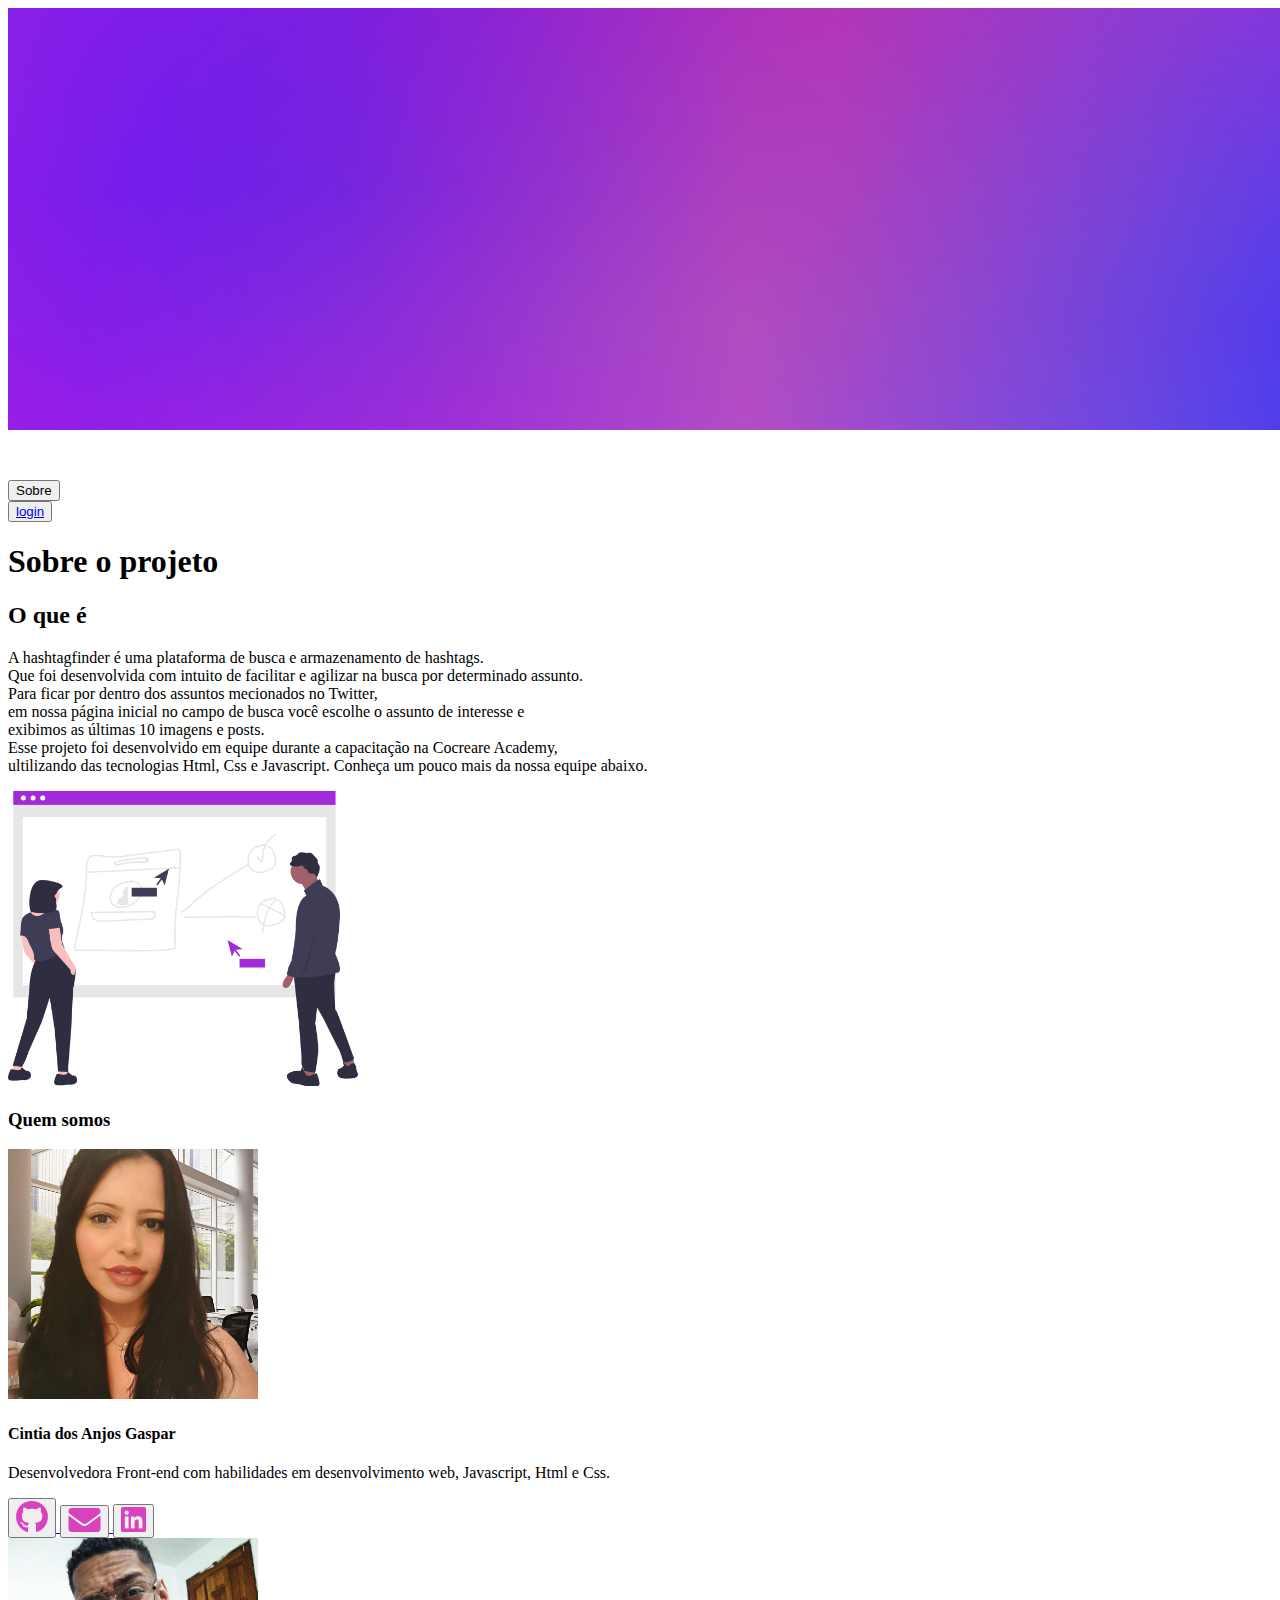
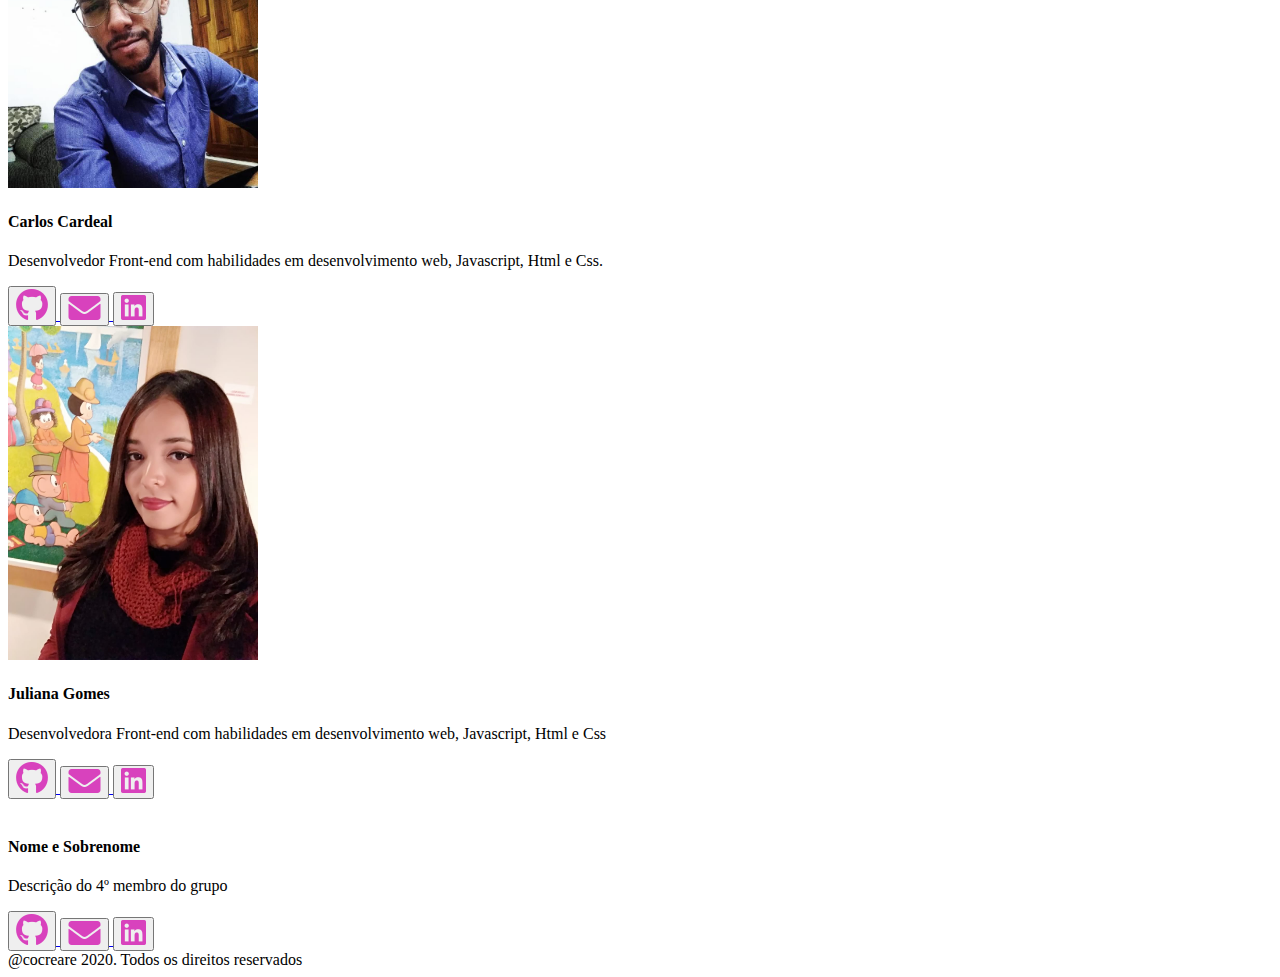
==== about.html @ df0b8857 "atualizações" ====
<!DOCTYPE html>
<html lang="pt-br">
    <head>
        <title> Sobre o projeto </title>
        <meta charset="utf-8">
    </head>
    <body>
        <header id="header_container"> 
            <div>
                <img src="images/about-bg.jpg">
                <div id="logo"> 
                    <img src="images/logo-white1.png" alt="logo"/> 
                </div>
                
                <button>Sobre</button>
                <nav>
                    <button>
                        <a href="login.html">login</a> 
                    </button>
                </nav>    
            </div>

            <h1>Sobre o projeto</h1>

        </header>

      <div id="description"> 

        <h2>
            O que é
        </h2>

        <p>
            A hashtagfinder é uma plataforma de busca e armazenamento de hashtags. <br>
            Que foi desenvolvida com intuito de facilitar e agilizar na busca por 
            determinado assunto. <br>
            Para ficar por dentro dos assuntos mecionados no Twitter, <br>
            em nossa página inicial no campo de busca você escolhe o assunto de interesse e <br>
            exibimos as últimas 10 imagens e posts. <br>
            Esse projeto foi desenvolvido em equipe durante a capacitação na Cocreare Academy,<br>
            ultilizando das tecnologias Html, Css e Javascript.
            Conheça um pouco mais da nossa equipe abaixo. <br>
        </p>

        <div id="image_two">
            <img 
                src="images/about-illustration.png" 
                alt="Duas pessoas em pé vendo a tela sobre o projeto"
                width="350px"
            >
        </div>
      </div>

        <div id="who_we_are">

            <h3> Quem somos </h3>
            <div>
                <img src="images/cintia.jpeg" width="250px">
                <h4>Cintia dos Anjos Gaspar</h4>
                <p> 
                    Desenvolvedora Front-end
                    com habilidades em desenvolvimento web, Javascript, Html e Css.
                </p>
                
                <div class="icons_cointainer">

                    <a href="https://github.com/cintiaangel" class="icone1" target="_blank">
                        <button>
                            <img src="images/icon-github.png">
                        </button>
                    </a>
                    <a href="mailto:cintiaanjos99@gmail.com" class="icone2" target="_blank">
                        <button>
                            <img src="images/icon-envelope.png">
                        </button>
                    </a>
                    <a href="https://www.linkedin.com/in/cíntia-dos-anjos-gaspar-159a281a0" class="icone3" target="_blank">
                        <button>
                            <img src="images/icon-linkedin.png">
                        </button>
                    </a>   
                </div> 
            </div>

            <div>
                <img src="images/carlos.jpg" width="250px">
                <h4>Carlos Cardeal</h4>
                <p> 
                    Desenvolvedor Front-end
                    com habilidades em desenvolvimento web, Javascript, Html e Css.
                </p>
                
                <div class="icons_cointainer">

                    <a href="https://github.com/carloscardeal" class="icone1" target="_blank">
                        <button>
                            <img src="images/icon-github.png">
                        </button>
                    </a>
                    <a href="mailto:carlosfierro028@gmail.com" class="icone2" target="_blank">
                        <button>
                            <img src="images/icon-envelope.png">
                        </button>
                    </a>
                    <a href="https://www.linkedin.com/in/carlos-cardeal-9692071b8/" class="icone3" target="_blank">
                        <button>
                            <img src="images/icon-linkedin.png">
                        </button>
                    </a>   
                </div> 
            </div>

            <div>
                <img src="images/juliana.jpeg" width="250px">
                <h4>Juliana Gomes</h4>
                <p> 
                    Desenvolvedora Front-end
                    com habilidades em desenvolvimento web, Javascript, Html e Css
                </p>
                    
                <div class="icons_cointainer">
    
                    <a href="https://github.com/Silva-Juliana" class="icone1" target="_blank">
                        <button>
                            <img src="images/icon-github.png">
                        </button>
                    </a>
                    <a href="mailto:silva.junia96@gmail.com" class="icone2" target="_blank">
                        <button>
                            <img src="images/icon-envelope.png">
                        </button>
                    </a>
                    <a href="https://www.linkedin.com/in/juliana-gomes-3ba03b14a/" class="icone3" target="_blank">
                        <button>
                            <img src="images/icon-linkedin.png">
                        </button>
                    </a>   
                </div> 
            </div>

            <div>
                <img src="">
                <h4>Nome e Sobrenome</h4>
                <p> Descrição do 4º membro do grupo</p>
                    
                <div class="icons_cointainer">
    
                    <a href="https://github.com/" class="icone1" target="_blank">
                        <button>
                            <img src="images/icon-github.png">
                        </button>
                    </a>
                    <a href="mailto:silva.junia96@gmail.com" class="icone2" target="_blank">
                        <button>
                            <img src="images/icon-envelope.png">
                        </button>
                    </a>
                    <a href="https://br.linkedin.com/" class="icone3" target="_blank">
                        <button>
                            <img src="images/icon-linkedin.png">
                        </button>
                    </a>   
                </div> 
            </div>
                <footer>@cocreare 2020. Todos os direitos reservados</footer>
    </body>
</html>
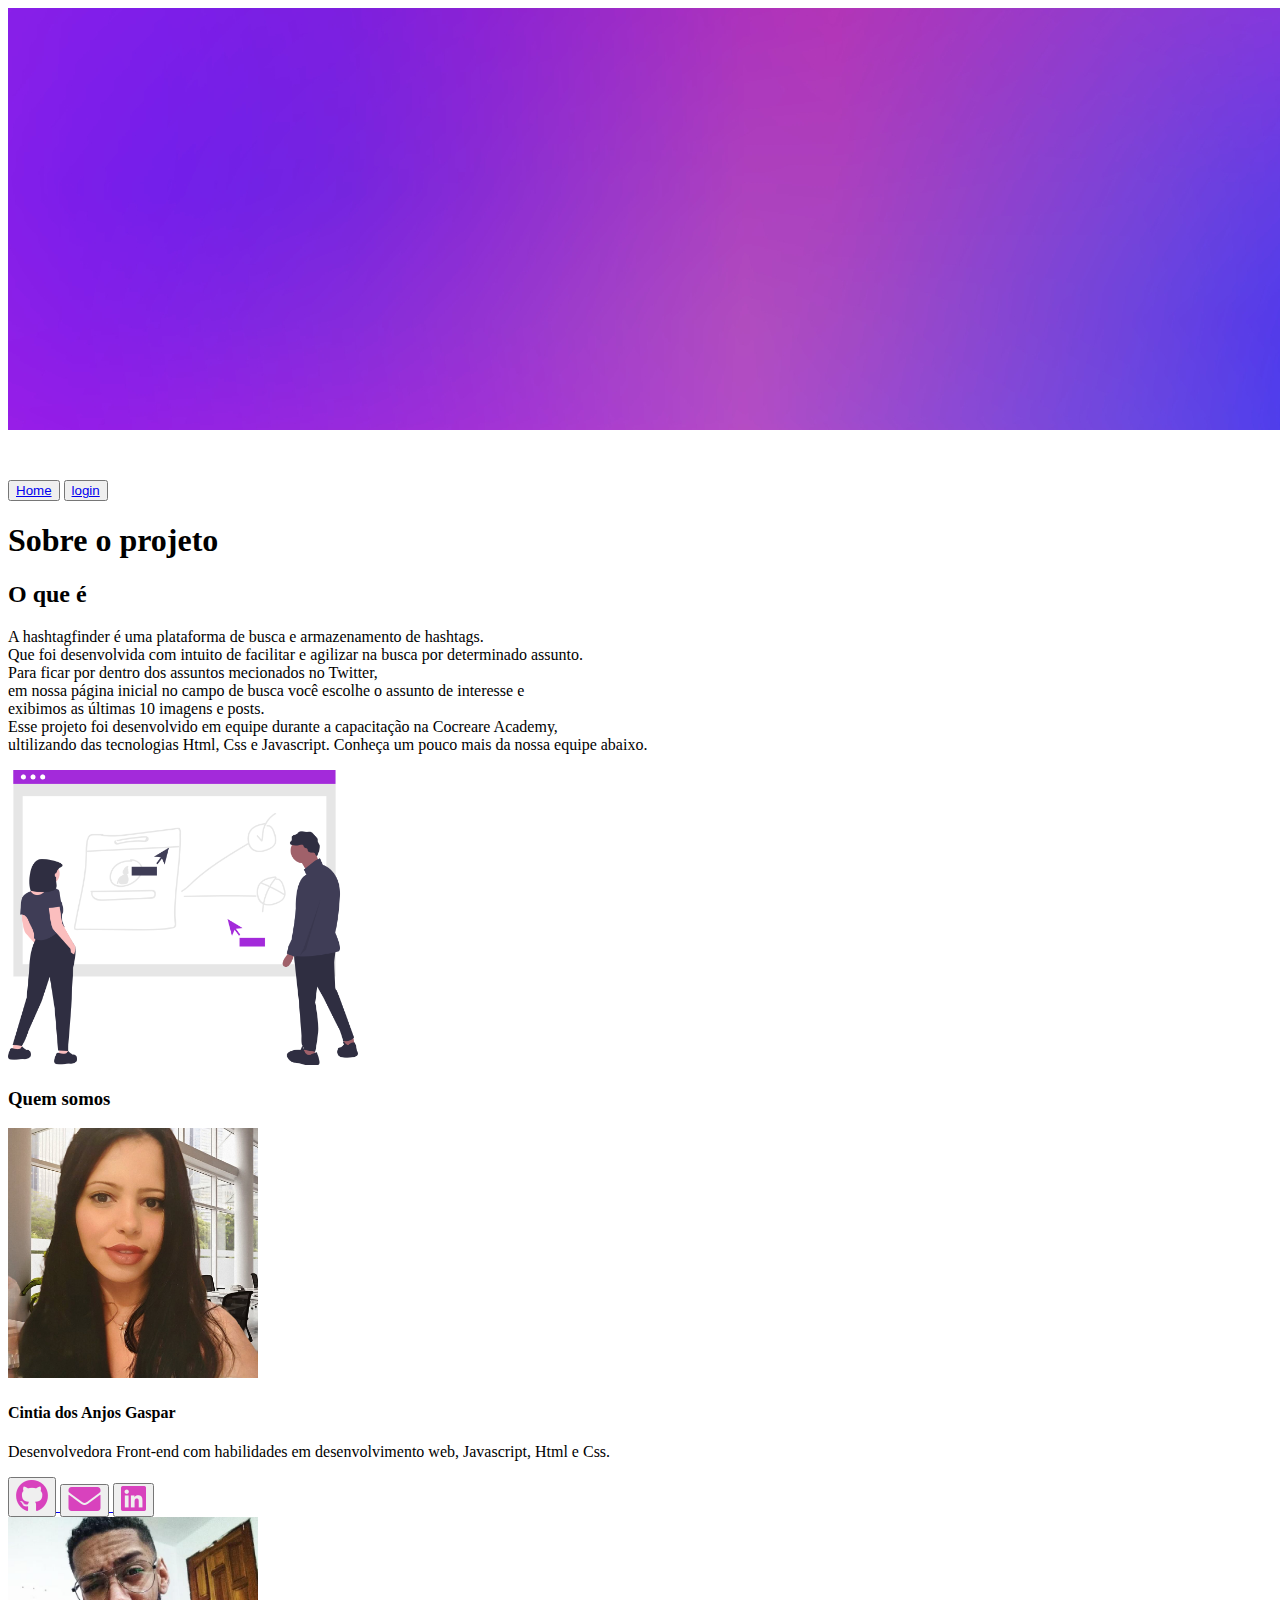
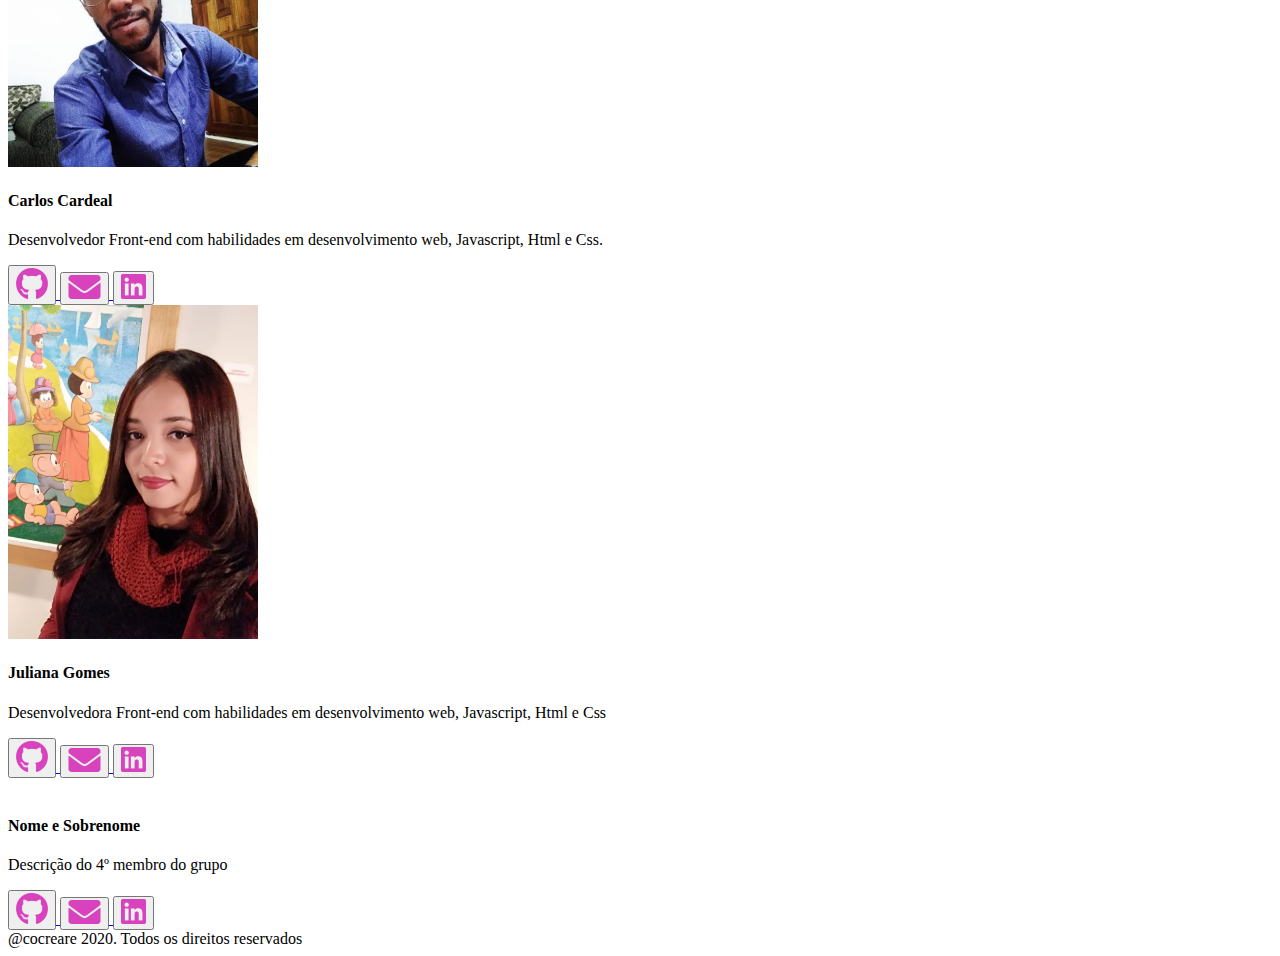
==== commit 5383894a: "ajuste no botao" ====
--- a/about.html
+++ b/about.html
@@ -12,8 +12,10 @@
                     <img src="images/logo-white1.png" alt="logo"/> 
                 </div>
                 
-                <button>Sobre</button>
                 <nav>
+                    <button>
+                        <a href="home.html">Home</a>
+                    </button>
                     <button>
                         <a href="login.html">login</a> 
                     </button>
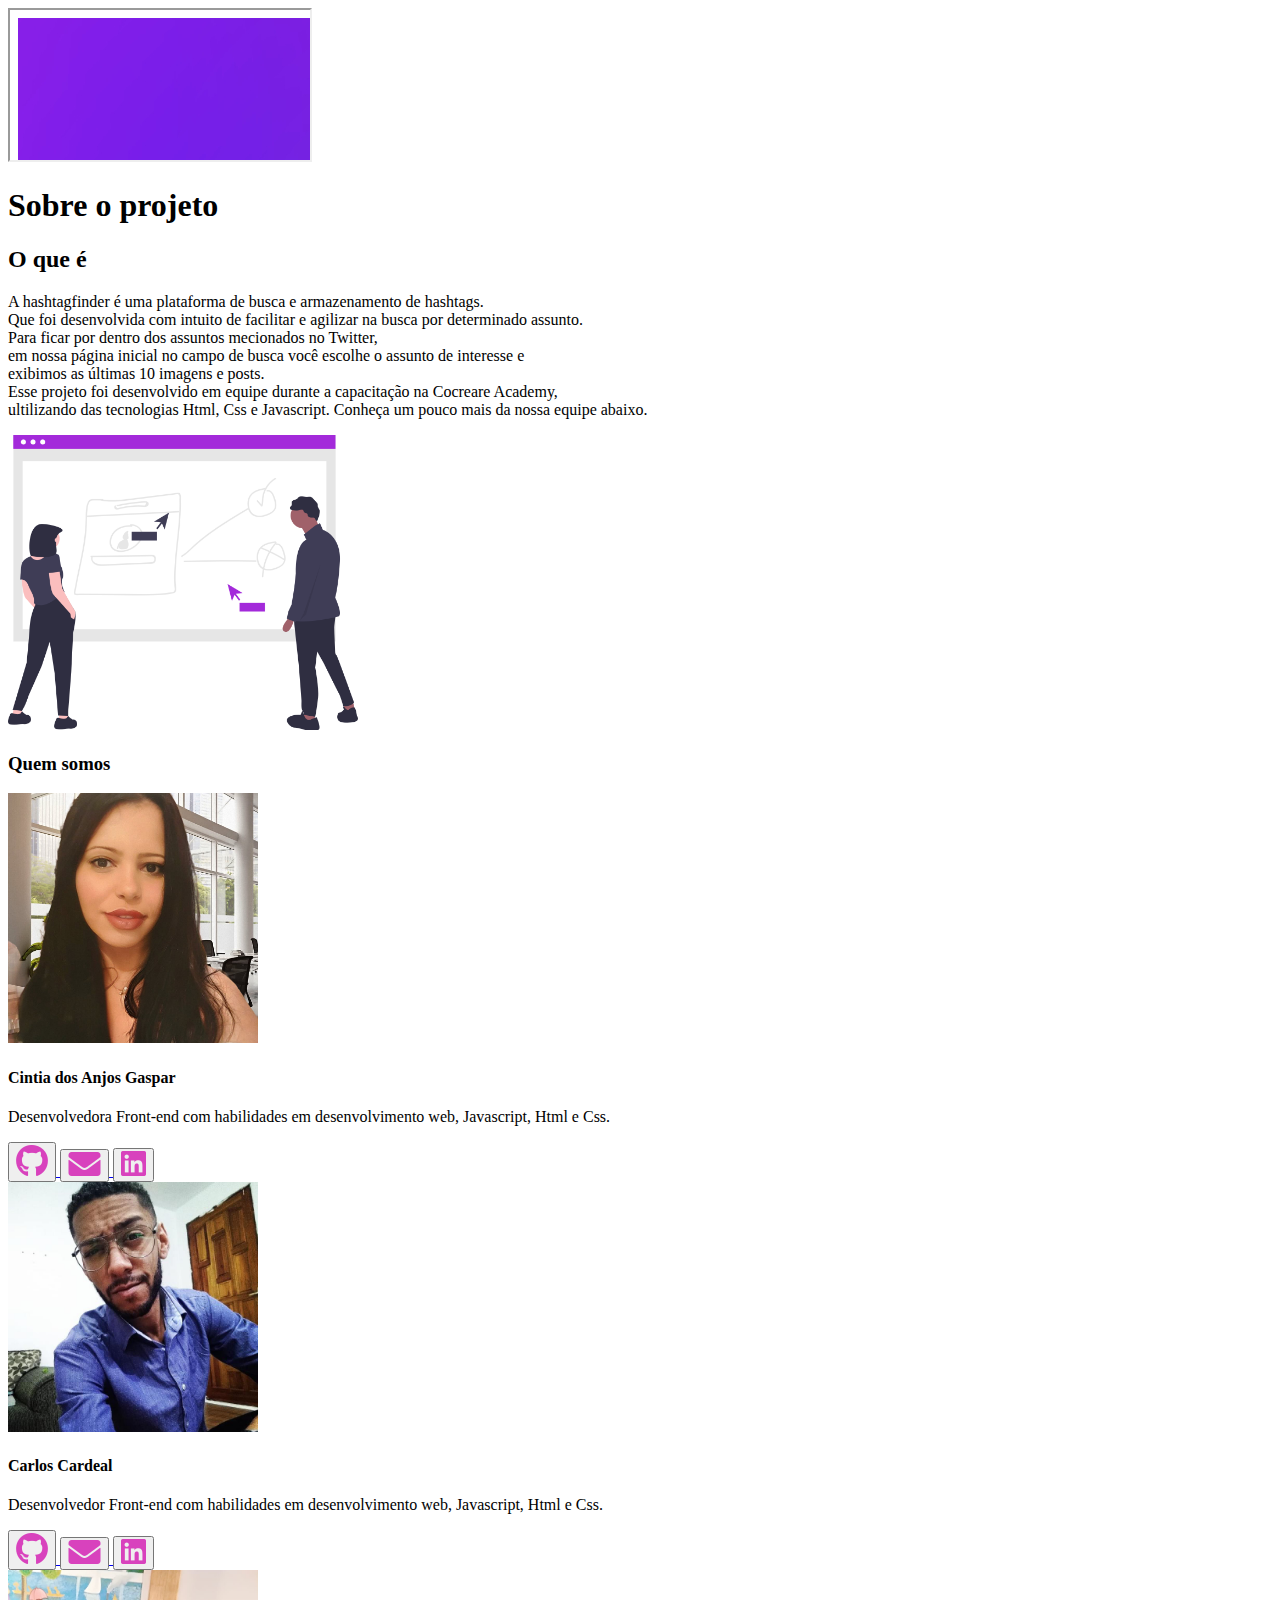
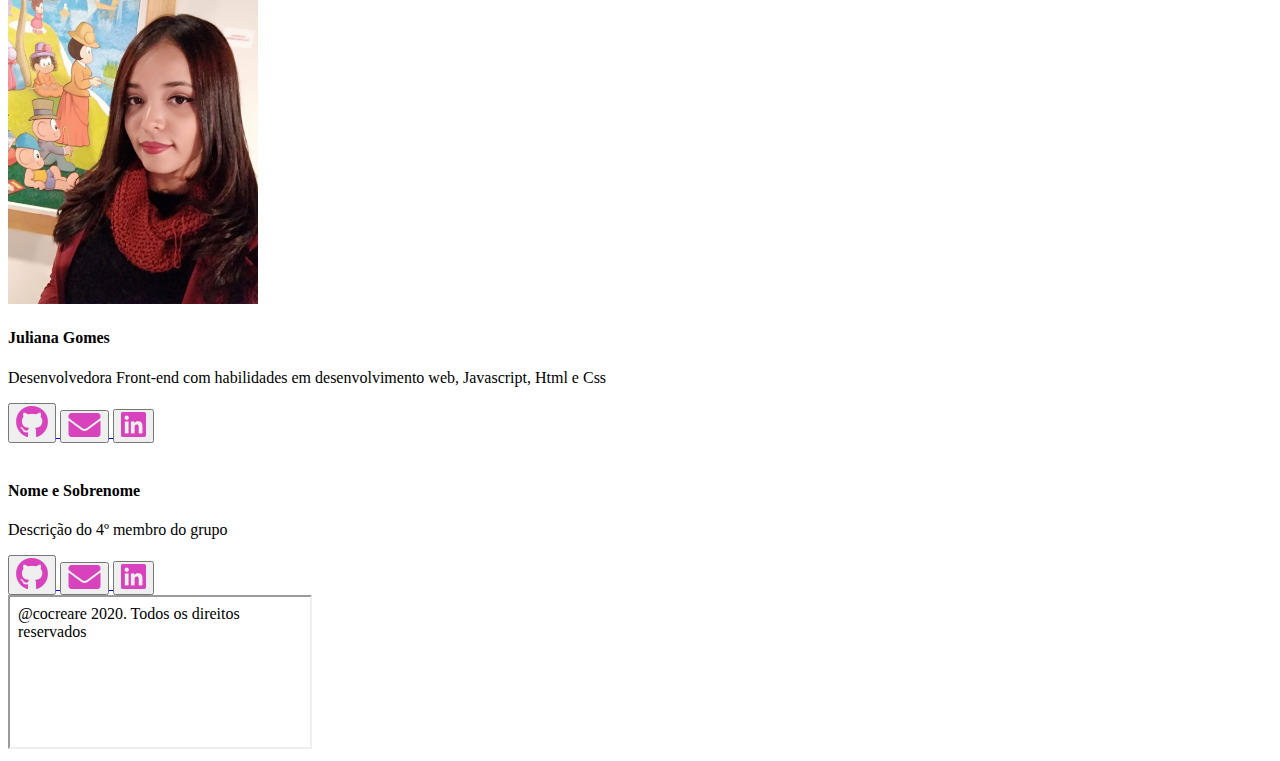
==== commit b92c8f70: "criaçao dos ifremes" ====
--- a/about.html
+++ b/about.html
@@ -5,26 +5,10 @@
         <meta charset="utf-8">
     </head>
     <body>
-        <header id="header_container"> 
-            <div>
-                <img src="images/about-bg.jpg">
-                <div id="logo"> 
-                    <img src="images/logo-white1.png" alt="logo"/> 
-                </div>
-                
-                <nav>
-                    <button>
-                        <a href="home.html">Home</a>
-                    </button>
-                    <button>
-                        <a href="login.html">login</a> 
-                    </button>
-                </nav>    
-            </div>
 
-            <h1>Sobre o projeto</h1>
-
-        </header>
+        <iframe src="headers/button_home_login.html"></iframe>
+       
+        <h1>Sobre o projeto</h1>
 
       <div id="description"> 
 
@@ -164,6 +148,6 @@
                     </a>   
                 </div> 
             </div>
-                <footer>@cocreare 2020. Todos os direitos reservados</footer>
+                <iframe src="footer.html"></iframe>
     </body>
 </html>
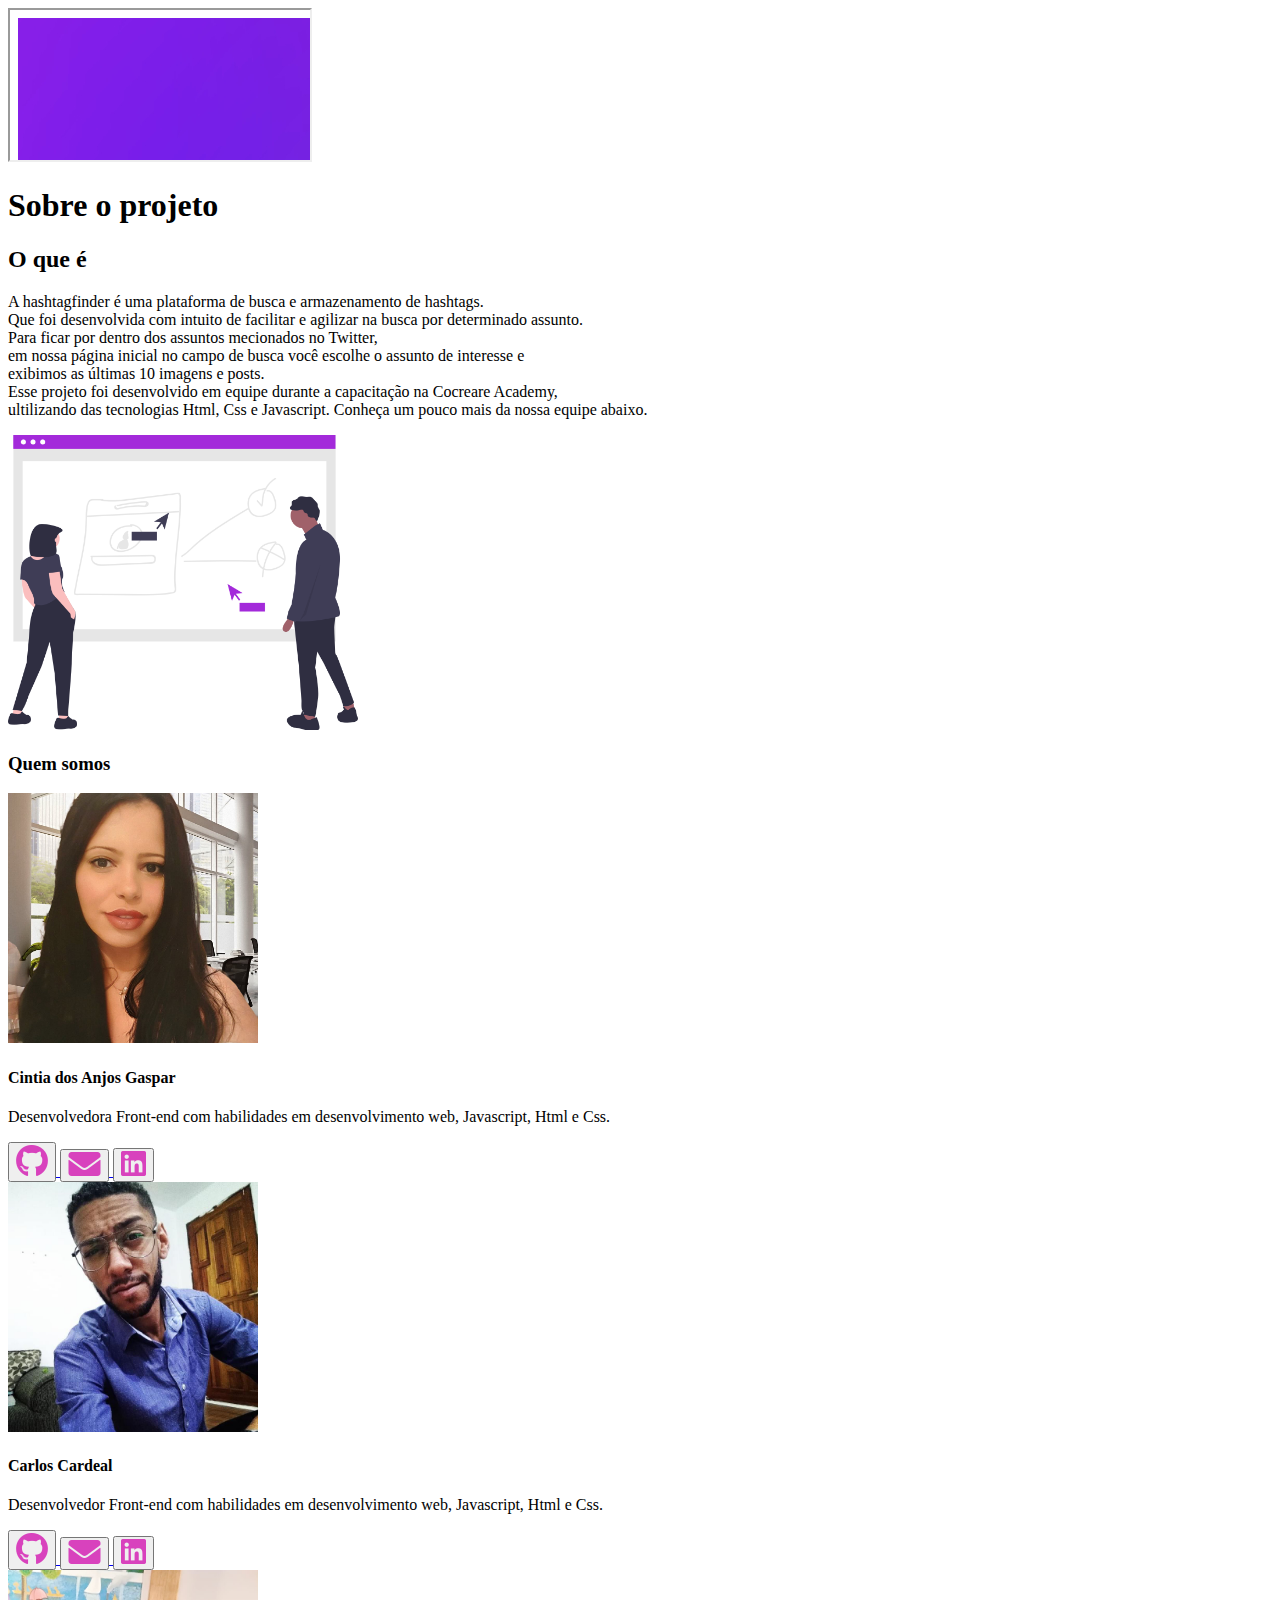
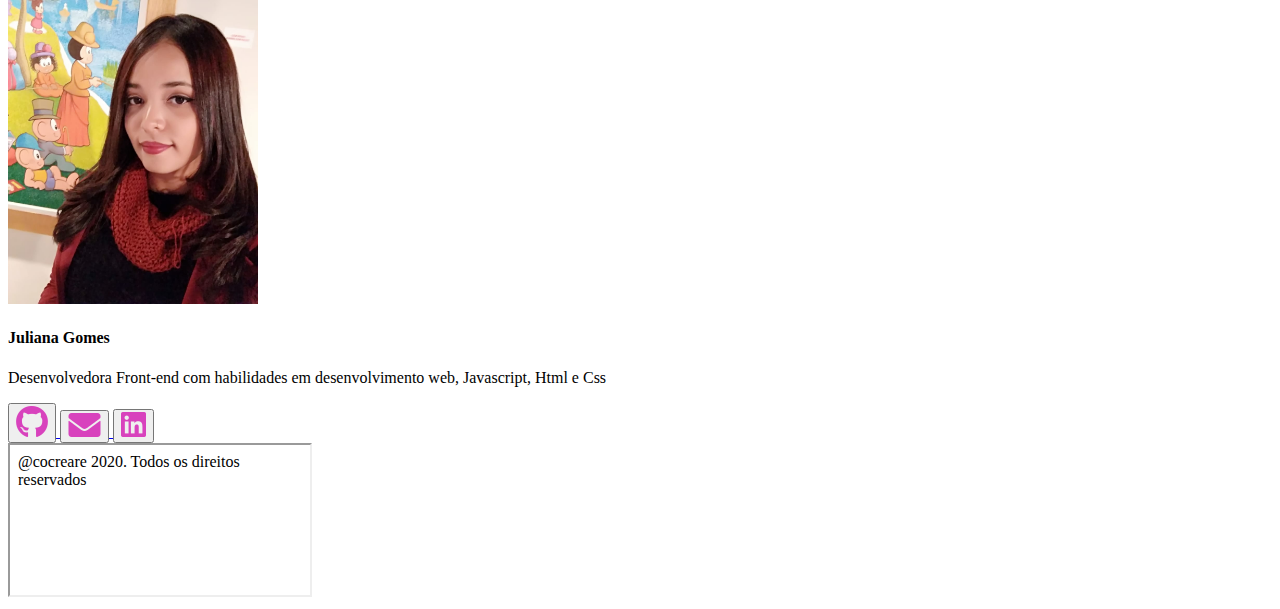
==== commit 21821199: "ajuste nos codigos" ====
--- a/about.html
+++ b/about.html
@@ -10,34 +10,34 @@
        
         <h1>Sobre o projeto</h1>
 
-      <div id="description"> 
+        <section id="descripition"> 
 
-        <h2>
-            O que é
-        </h2>
+            <h2>
+                O que é
+            </h2>
 
-        <p>
-            A hashtagfinder é uma plataforma de busca e armazenamento de hashtags. <br>
-            Que foi desenvolvida com intuito de facilitar e agilizar na busca por 
-            determinado assunto. <br>
-            Para ficar por dentro dos assuntos mecionados no Twitter, <br>
-            em nossa página inicial no campo de busca você escolhe o assunto de interesse e <br>
-            exibimos as últimas 10 imagens e posts. <br>
-            Esse projeto foi desenvolvido em equipe durante a capacitação na Cocreare Academy,<br>
-            ultilizando das tecnologias Html, Css e Javascript.
-            Conheça um pouco mais da nossa equipe abaixo. <br>
-        </p>
+            <p>
+                A hashtagfinder é uma plataforma de busca e armazenamento de hashtags. <br>
+                Que foi desenvolvida com intuito de facilitar e agilizar na busca por 
+                determinado assunto. <br>
+                Para ficar por dentro dos assuntos mecionados no Twitter, <br>
+                em nossa página inicial no campo de busca você escolhe o assunto de interesse e <br>
+                exibimos as últimas 10 imagens e posts. <br>
+                Esse projeto foi desenvolvido em equipe durante a capacitação na Cocreare Academy,<br>
+                ultilizando das tecnologias Html, Css e Javascript.
+                Conheça um pouco mais da nossa equipe abaixo. <br>
+            </p>
 
-        <div id="image_two">
-            <img 
-                src="images/about-illustration.png" 
-                alt="Duas pessoas em pé vendo a tela sobre o projeto"
-                width="350px"
-            >
-        </div>
-      </div>
+            <div id="image_two">
+                <img 
+                    src="images/about-illustration.png" 
+                    alt="Duas pessoas em pé vendo a tela sobre o projeto"
+                    width="350px"
+                >
+            </div>
+        </section>
 
-        <div id="who_we_are">
+        <section id="who_we_are">
 
             <h3> Quem somos </h3>
             <div>
@@ -47,26 +47,26 @@
                     Desenvolvedora Front-end
                     com habilidades em desenvolvimento web, Javascript, Html e Css.
                 </p>
-                
-                <div class="icons_cointainer">
+            </div>    
+            <div class="icons_cointainer">
 
-                    <a href="https://github.com/cintiaangel" class="icone1" target="_blank">
-                        <button>
-                            <img src="images/icon-github.png">
-                        </button>
-                    </a>
-                    <a href="mailto:cintiaanjos99@gmail.com" class="icone2" target="_blank">
-                        <button>
-                            <img src="images/icon-envelope.png">
-                        </button>
-                    </a>
-                    <a href="https://www.linkedin.com/in/cíntia-dos-anjos-gaspar-159a281a0" class="icone3" target="_blank">
-                        <button>
-                            <img src="images/icon-linkedin.png">
-                        </button>
-                    </a>   
-                </div> 
-            </div>
+                <a href="https://github.com/cintiaangel" class="icone1" target="_blank">
+                    <button>
+                        <img src="images/icon-github.png">
+                    </button>
+                </a>
+                <a href="mailto:cintiaanjos99@gmail.com" class="icone2" target="_blank">
+                    <button>
+                        <img src="images/icon-envelope.png">
+                    </button>
+                </a>
+                <a href="https://www.linkedin.com/in/cíntia-dos-anjos-gaspar-159a281a0" class="icone3" target="_blank">
+                    <button>
+                        <img src="images/icon-linkedin.png">
+                    </button>
+                </a>   
+            </div> 
+        
 
             <div>
                 <img src="images/carlos.jpg" width="250px">
@@ -75,7 +75,7 @@
                     Desenvolvedor Front-end
                     com habilidades em desenvolvimento web, Javascript, Html e Css.
                 </p>
-                
+            </div>  
                 <div class="icons_cointainer">
 
                     <a href="https://github.com/carloscardeal" class="icone1" target="_blank">
@@ -94,7 +94,6 @@
                         </button>
                     </a>   
                 </div> 
-            </div>
 
             <div>
                 <img src="images/juliana.jpeg" width="250px">
@@ -103,7 +102,7 @@
                     Desenvolvedora Front-end
                     com habilidades em desenvolvimento web, Javascript, Html e Css
                 </p>
-                    
+            </div>       
                 <div class="icons_cointainer">
     
                     <a href="https://github.com/Silva-Juliana" class="icone1" target="_blank">
@@ -122,32 +121,7 @@
                         </button>
                     </a>   
                 </div> 
-            </div>
-
-            <div>
-                <img src="">
-                <h4>Nome e Sobrenome</h4>
-                <p> Descrição do 4º membro do grupo</p>
-                    
-                <div class="icons_cointainer">
-    
-                    <a href="https://github.com/" class="icone1" target="_blank">
-                        <button>
-                            <img src="images/icon-github.png">
-                        </button>
-                    </a>
-                    <a href="mailto:silva.junia96@gmail.com" class="icone2" target="_blank">
-                        <button>
-                            <img src="images/icon-envelope.png">
-                        </button>
-                    </a>
-                    <a href="https://br.linkedin.com/" class="icone3" target="_blank">
-                        <button>
-                            <img src="images/icon-linkedin.png">
-                        </button>
-                    </a>   
-                </div> 
-            </div>
+        </section>
                 <iframe src="footer.html"></iframe>
     </body>
 </html>
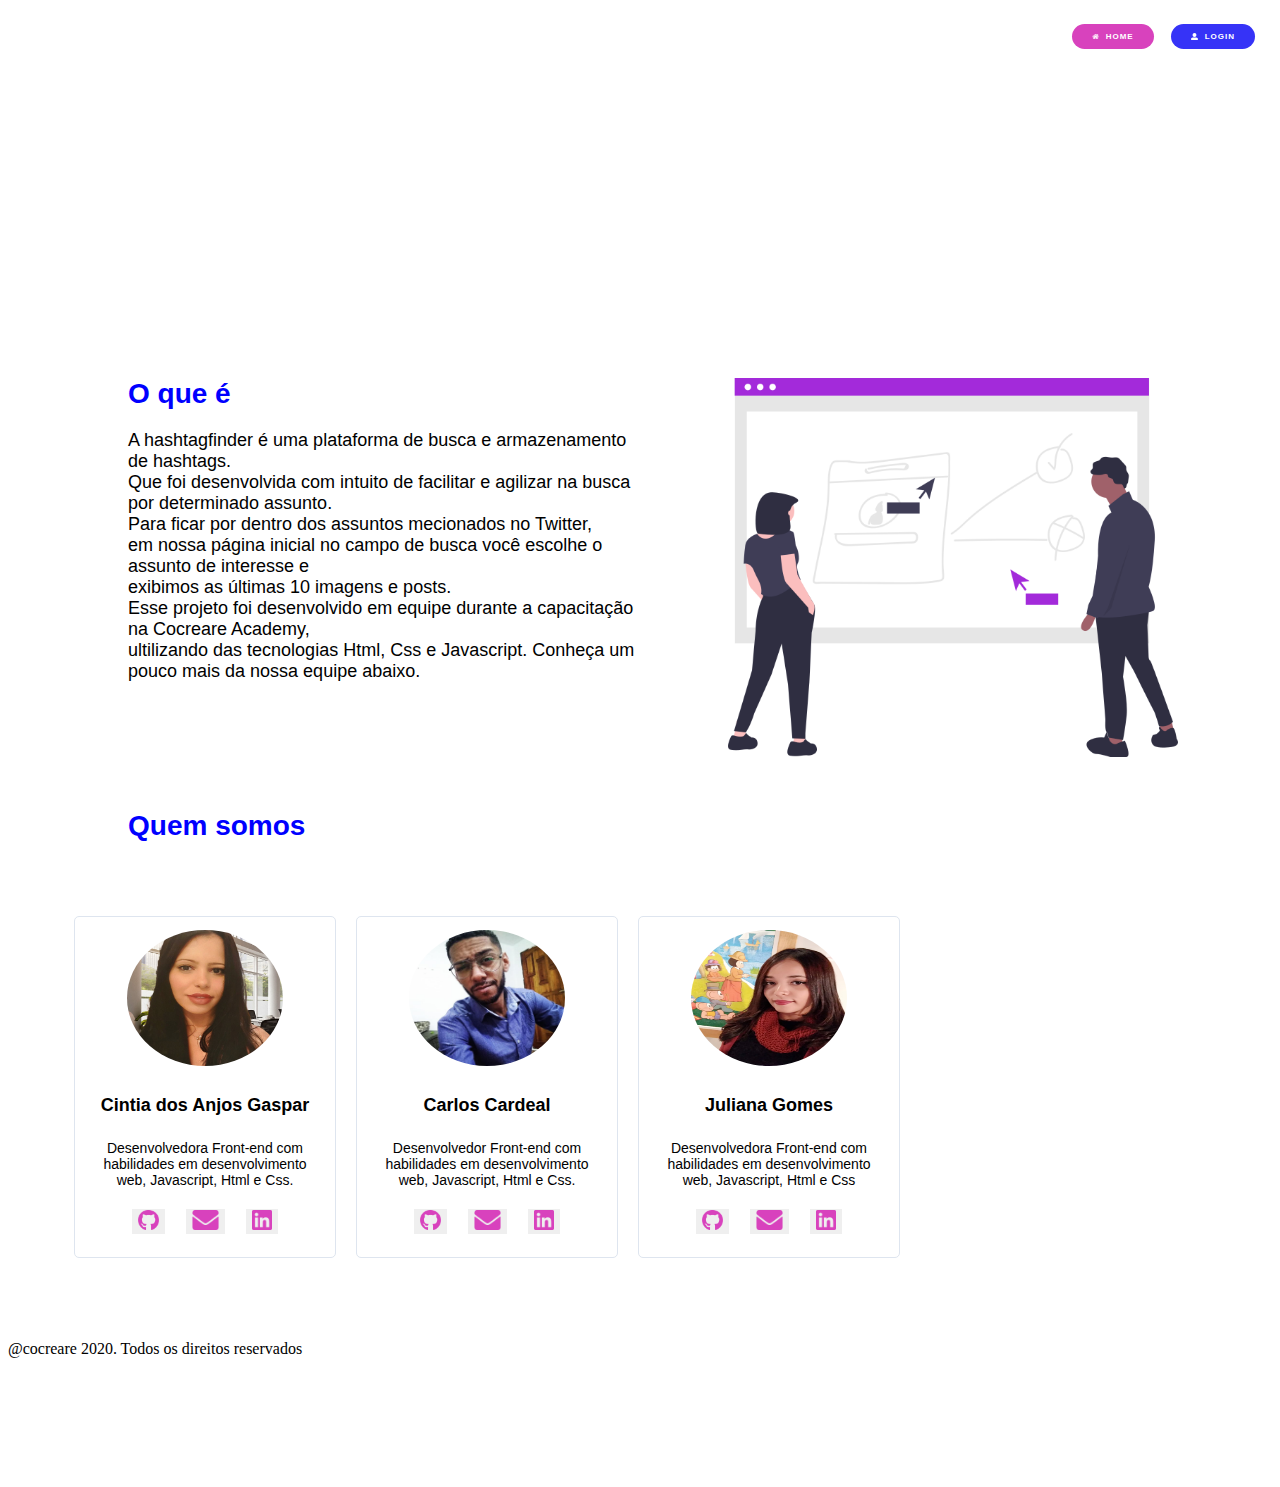
==== commit e954b578: "criação do css da pagina about" ====
--- a/about.html
+++ b/about.html
@@ -3,20 +3,34 @@
     <head>
         <title> Sobre o projeto </title>
         <meta charset="utf-8">
+        <base target="_parent">
+        <link href="files_css/about.css" rel="stylesheet" type="text/css" media="screen">
+        <meta name="viewport" content="width=device-width, initial-scale=1.0">
     </head>
     <body>
-
+       <section class="bg">
+        
         <iframe src="headers/button_home_login.html"></iframe>
        
         <h1>Sobre o projeto</h1>
+       </section>
+        
+       <section id="descripition"> 
 
-        <section id="descripition"> 
+            <div class="image_two">
+                <img 
+                    src="images/about-illustration.png" 
+                    alt="Duas pessoas em pé vendo a tela sobre o projeto"
+                    width="450px"
+                >
+            </div>
+
 
             <h2>
                 O que é
             </h2>
 
-            <p>
+            <p class="paragraph">
                 A hashtagfinder é uma plataforma de busca e armazenamento de hashtags. <br>
                 Que foi desenvolvida com intuito de facilitar e agilizar na busca por 
                 determinado assunto. <br>
@@ -28,99 +42,93 @@
                 Conheça um pouco mais da nossa equipe abaixo. <br>
             </p>
 
-            <div id="image_two">
-                <img 
-                    src="images/about-illustration.png" 
-                    alt="Duas pessoas em pé vendo a tela sobre o projeto"
-                    width="350px"
-                >
-            </div>
+           
         </section>
-
-        <section id="who_we_are">
-
-            <h3> Quem somos </h3>
-            <div>
-                <img src="images/cintia.jpeg" width="250px">
+        
+        <h2> Quem somos </h2>
+        
+        <section class="who_we_are">
+            <div class="cintia">
+                <img id="img_cintia" src="images/cintia.jpeg">
                 <h4>Cintia dos Anjos Gaspar</h4>
-                <p> 
+                <p id="cintia"> 
                     Desenvolvedora Front-end
                     com habilidades em desenvolvimento web, Javascript, Html e Css.
                 </p>
+                <div class="icons_cointainer1">
+
+                    <a href="https://github.com/cintiaangel" class="icone1" target="_blank">
+                        <button>
+                            <img class="github" src="images/icon-github.png">
+                        </button>
+                    </a>
+                    <a href="mailto:cintiaanjos99@gmail.com" class="icone2" target="_blank">
+                        <button>
+                            <img class="email" src="images/icon-envelope.png">
+                        </button>
+                    </a>
+                    <a href="https://www.linkedin.com/in/cíntia-dos-anjos-gaspar-159a281a0" class="icone3" target="_blank">
+                        <button>
+                            <img class="linkedin" src="images/icon-linkedin.png">
+                        </button>
+                    </a>   
+                </div>
+            
             </div>    
-            <div class="icons_cointainer">
 
-                <a href="https://github.com/cintiaangel" class="icone1" target="_blank">
-                    <button>
-                        <img src="images/icon-github.png">
-                    </button>
-                </a>
-                <a href="mailto:cintiaanjos99@gmail.com" class="icone2" target="_blank">
-                    <button>
-                        <img src="images/icon-envelope.png">
-                    </button>
-                </a>
-                <a href="https://www.linkedin.com/in/cíntia-dos-anjos-gaspar-159a281a0" class="icone3" target="_blank">
-                    <button>
-                        <img src="images/icon-linkedin.png">
-                    </button>
-                </a>   
-            </div> 
-        
-
-            <div>
-                <img src="images/carlos.jpg" width="250px">
+            <div class="carlos">
+                <img id="img_carlos" src="images/carlos.jpg">
                 <h4>Carlos Cardeal</h4>
-                <p> 
+                <p id="carlos"> 
                     Desenvolvedor Front-end
                     com habilidades em desenvolvimento web, Javascript, Html e Css.
                 </p>
-            </div>  
-                <div class="icons_cointainer">
+                <div class="icons_cointainer2">
 
                     <a href="https://github.com/carloscardeal" class="icone1" target="_blank">
                         <button>
-                            <img src="images/icon-github.png">
+                            <img class="github" src="images/icon-github.png">
                         </button>
                     </a>
                     <a href="mailto:carlosfierro028@gmail.com" class="icone2" target="_blank">
                         <button>
-                            <img src="images/icon-envelope.png">
+                            <img class="email" src="images/icon-envelope.png">
                         </button>
                     </a>
                     <a href="https://www.linkedin.com/in/carlos-cardeal-9692071b8/" class="icone3" target="_blank">
                         <button>
-                            <img src="images/icon-linkedin.png">
+                            <img class="linkedin" src="images/icon-linkedin.png">
                         </button>
                     </a>   
                 </div> 
+            </div>  
 
-            <div>
-                <img src="images/juliana.jpeg" width="250px">
+            <div class="juliana">
+                <img id="img_juliana" src="images/juliana.jpeg">
                 <h4>Juliana Gomes</h4>
-                <p> 
+                <p id="juliana"> 
                     Desenvolvedora Front-end
                     com habilidades em desenvolvimento web, Javascript, Html e Css
                 </p>
-            </div>       
-                <div class="icons_cointainer">
+                <div class="icons_cointainer3">
     
                     <a href="https://github.com/Silva-Juliana" class="icone1" target="_blank">
                         <button>
-                            <img src="images/icon-github.png">
+                            <img class="github" src="images/icon-github.png">
                         </button>
                     </a>
                     <a href="mailto:silva.junia96@gmail.com" class="icone2" target="_blank">
                         <button>
-                            <img src="images/icon-envelope.png">
+                            <img class="email" src="images/icon-envelope.png">
                         </button>
                     </a>
                     <a href="https://www.linkedin.com/in/juliana-gomes-3ba03b14a/" class="icone3" target="_blank">
                         <button>
-                            <img src="images/icon-linkedin.png">
+                            <img class="linkedin" src="images/icon-linkedin.png">
                         </button>
                     </a>   
                 </div> 
+            </div>              
         </section>
                 <iframe src="footer.html"></iframe>
     </body>
--- a/files_css/about.css
+++ b/files_css/about.css
@@ -0,0 +1,97 @@
+
+iframe{
+    width: 100%;
+    height: 9%;
+    border: none;
+}
+body{
+    border: 0px;
+    margin: 0px;
+    color: #000;
+    font-size: 18px;
+    font-family: 'Lucida Sans', 'Lucida Sans Regular', 'Lucida Grande', 'Lucida Sans Unicode', Geneva, Verdana, sans-serif
+
+
+}
+.bg{
+    background-image: url(images/about-bg.jpg);
+    position: relative;
+    width: 100%;
+    height: 30%;
+    border: none;
+    margin: 0;
+    padding: 0;
+}
+h1{
+    color: #ffffff;
+    font-size: 52px;
+    margin-left: 10%;
+    font-family: sans-serif;
+    letter-spacing: 0;
+
+}
+h2{
+    margin-top: 10%;
+    margin-bottom: 20px;
+    margin-left: 10%;
+    color: blue;
+    font-size: 28px;
+    font-family: sans-serif;
+    letter-spacing: 0;
+}
+.image_two {
+    float: right;
+    margin-right: 8%;
+    margin-top: 0
+}
+p.paragraph {
+    margin-left: 10%;
+    max-width: 40%;
+}
+section.who_we_are {
+    display: flex;
+    margin: 5%;
+}
+ button {
+    border: none;
+    margin: 3%;
+    align-items: baseline;
+    }
+a.icone1, a.icone2, a.icone3{
+    text-decoration: none;
+}
+div.p{
+    text-align: center;
+    width: 80%;
+}
+h4{
+    text-align: center;
+}
+#img_cintia, #img_carlos, #img_juliana{
+    width: 60%;
+    height: 40%;
+    border-radius: 50%;
+    margin-left: 20%;
+    margin-top: 5%;
+    position: relative;
+}
+#cintia, #carlos, #juliana{
+    margin: 5%;
+    text-align: center;
+    font-size: 14px
+}
+.icons_cointainer1, .icons_cointainer2, .icons_cointainer3{
+    text-align: center;
+}
+.cintia, .carlos, .juliana {
+    min-width: 200px;
+    border: #dee5ef 1px solid;
+    margin: 10px;
+    border-radius: 5px;
+    position: relative;
+    max-width: 260px;
+    max-height: 340px;
+}
+.github, .email, .linkedin{
+    height: 20px;
+}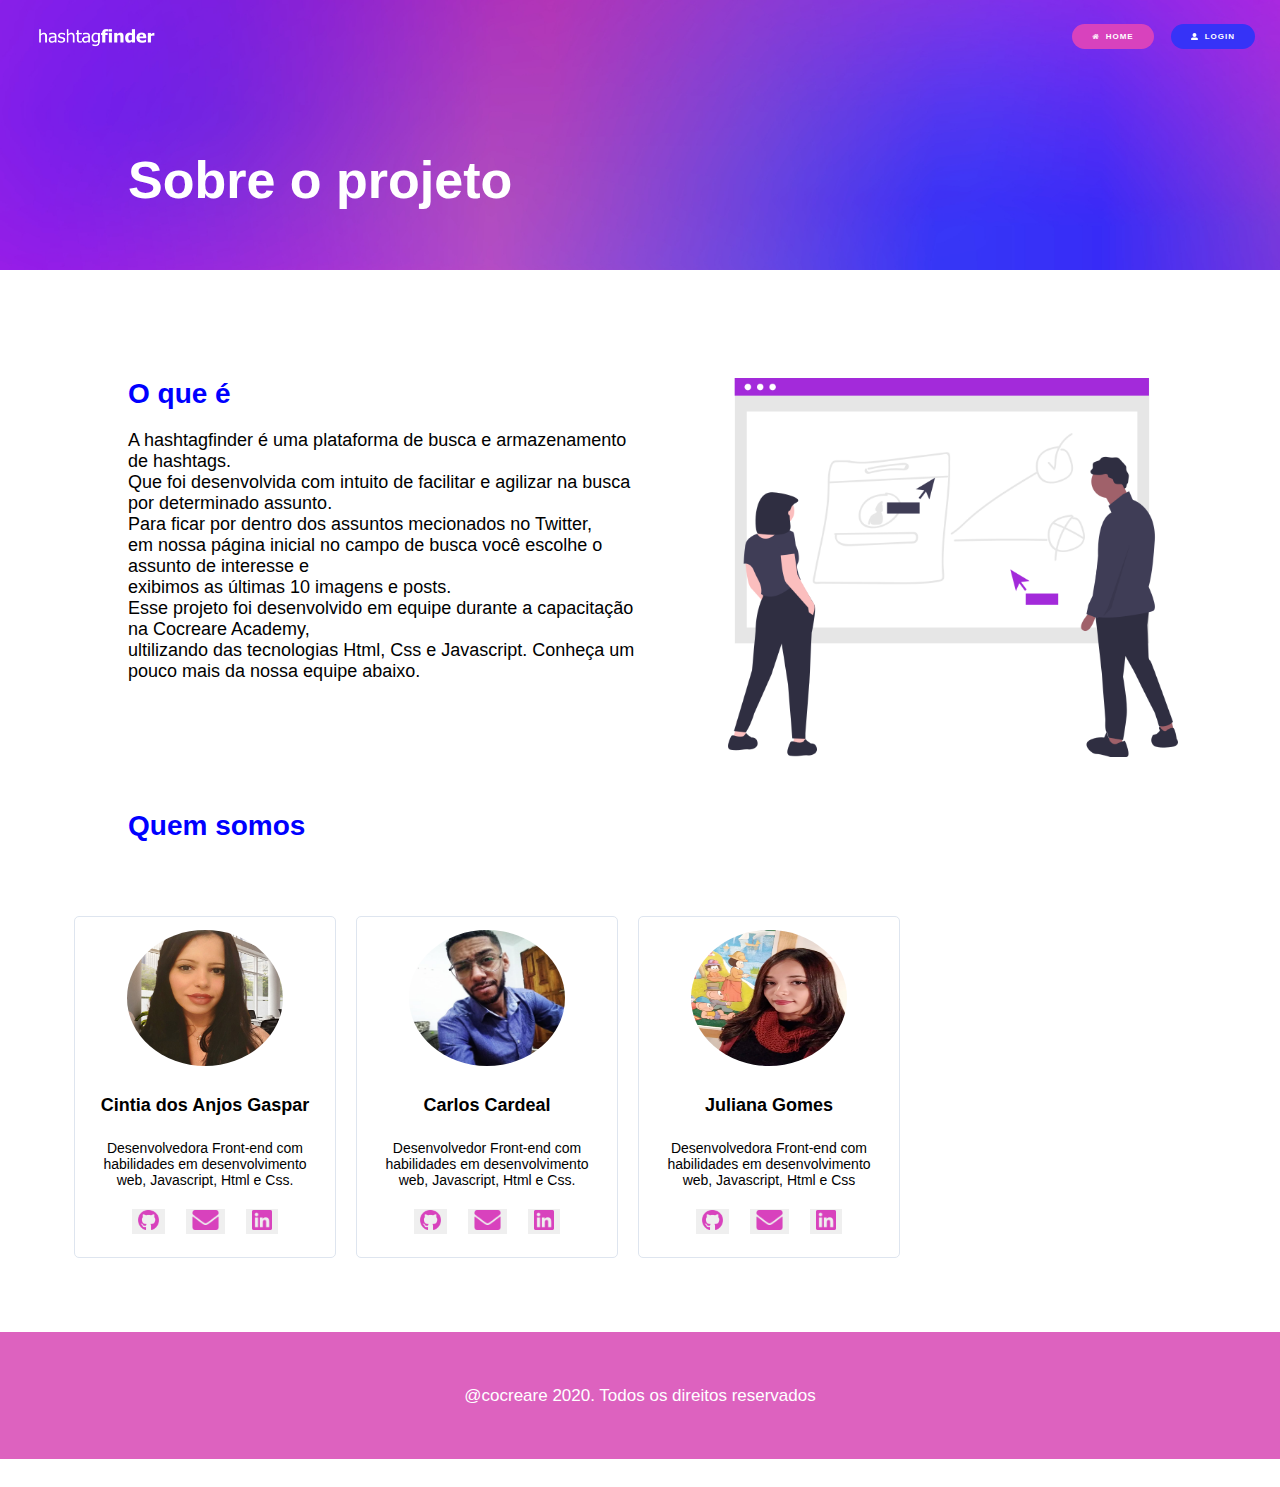
==== commit 58ac3d5f: "ajustes do html e css" ====
--- a/about.html
+++ b/about.html
@@ -9,12 +9,17 @@
     </head>
     <body>
        <section class="bg">
+        <img class="top" src="images/about-bg.jpg">
         
         <iframe src="headers/button_home_login.html"></iframe>
+        
+        <div class="h1">
+           <h1>Sobre o projeto</h1>
+        </div>
+        </section>
+
        
-        <h1>Sobre o projeto</h1>
-       </section>
-        
+
        <section id="descripition"> 
 
             <div class="image_two">
--- a/files_css/about.css
+++ b/files_css/about.css
@@ -1,9 +1,12 @@
-
+/* ajuste do iframe*/
 iframe{
     width: 100%;
     height: 9%;
     border: none;
+    position: relative;
+    top: 0;
 }
+/* definicões gerais*/
 body{
     border: 0px;
     margin: 0px;
@@ -13,22 +16,33 @@
 
 
 }
+/*ajuste do background*/
 .bg{
-    background-image: url(images/about-bg.jpg);
-    position: relative;
     width: 100%;
     height: 30%;
     border: none;
     margin: 0;
     padding: 0;
 }
-h1{
+.top{
+    position: absolute;
+    width: 100%;
+    height: 30%;
+}
+.h1{
     color: #ffffff;
     font-size: 52px;
     margin-left: 10%;
-    font-family: sans-serif;
+    font-family: Arial, "Helvetica Neue", Helvetica, sans-serif;
     letter-spacing: 0;
-
+    position: relative;
+    margin-bottom: 10%;
+    bottom: 40px
+}
+h1{
+    position: relative;
+    font-family: Arial, "Helvetica Neue", Helvetica, sans-serif;
+    font-size: 52px;
 }
 h2{
     margin-top: 10%;
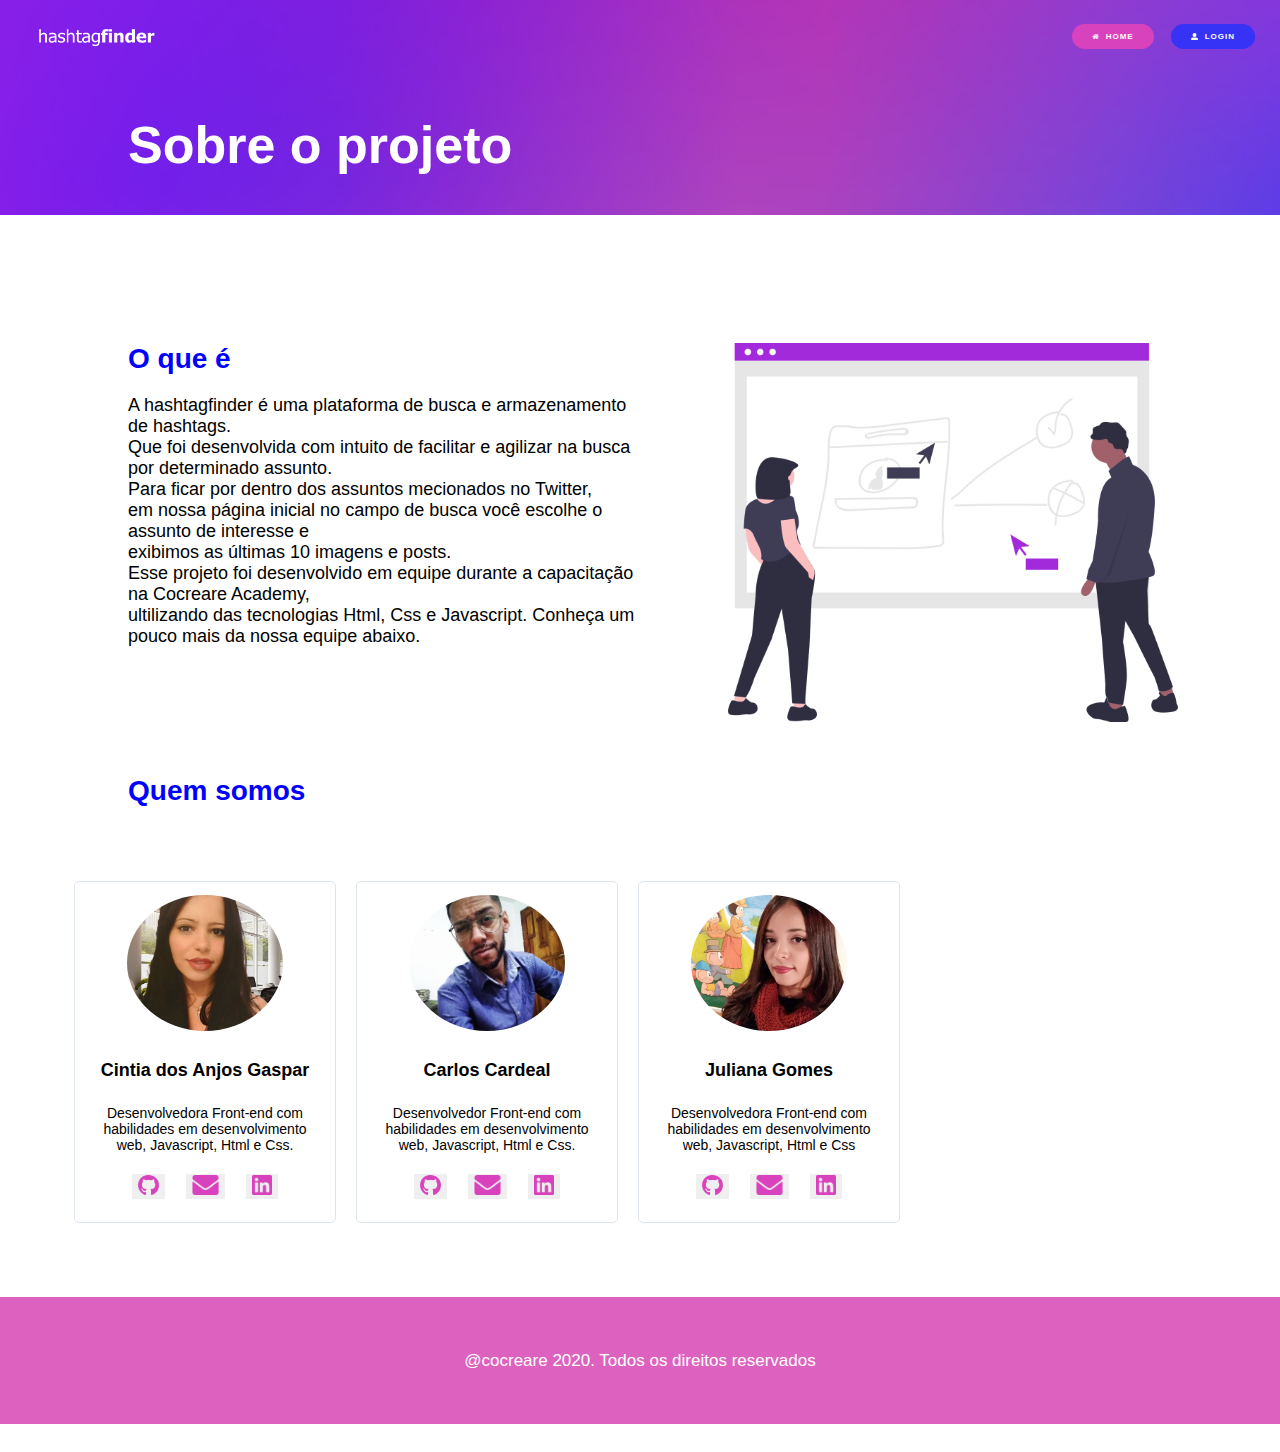
==== commit 43156968: "correção do background" ====
--- a/about.html
+++ b/about.html
@@ -9,7 +9,7 @@
     </head>
     <body>
        <section class="bg">
-        <img class="top" src="images/about-bg.jpg">
+        <!--<img class="top" src="images/about-bg.jpg">-->
         
         <iframe src="headers/button_home_login.html"></iframe>
         
--- a/files_css/about.css
+++ b/files_css/about.css
@@ -18,17 +18,18 @@
 }
 /*ajuste do background*/
 .bg{
+    background-image:url(../images/about-bg.jpg);
     width: 100%;
-    height: 30%;
+    height: 35%;
     border: none;
     margin: 0;
     padding: 0;
 }
-.top{
+/*.top{
     position: absolute;
     width: 100%;
     height: 30%;
-}
+}*/
 .h1{
     color: #ffffff;
     font-size: 52px;
@@ -43,6 +44,7 @@
     position: relative;
     font-family: Arial, "Helvetica Neue", Helvetica, sans-serif;
     font-size: 52px;
+    margin: 0;
 }
 h2{
     margin-top: 10%;
@@ -88,6 +90,7 @@
     margin-left: 20%;
     margin-top: 5%;
     position: relative;
+    object-fit: cover;
 }
 #cintia, #carlos, #juliana{
     margin: 5%;
